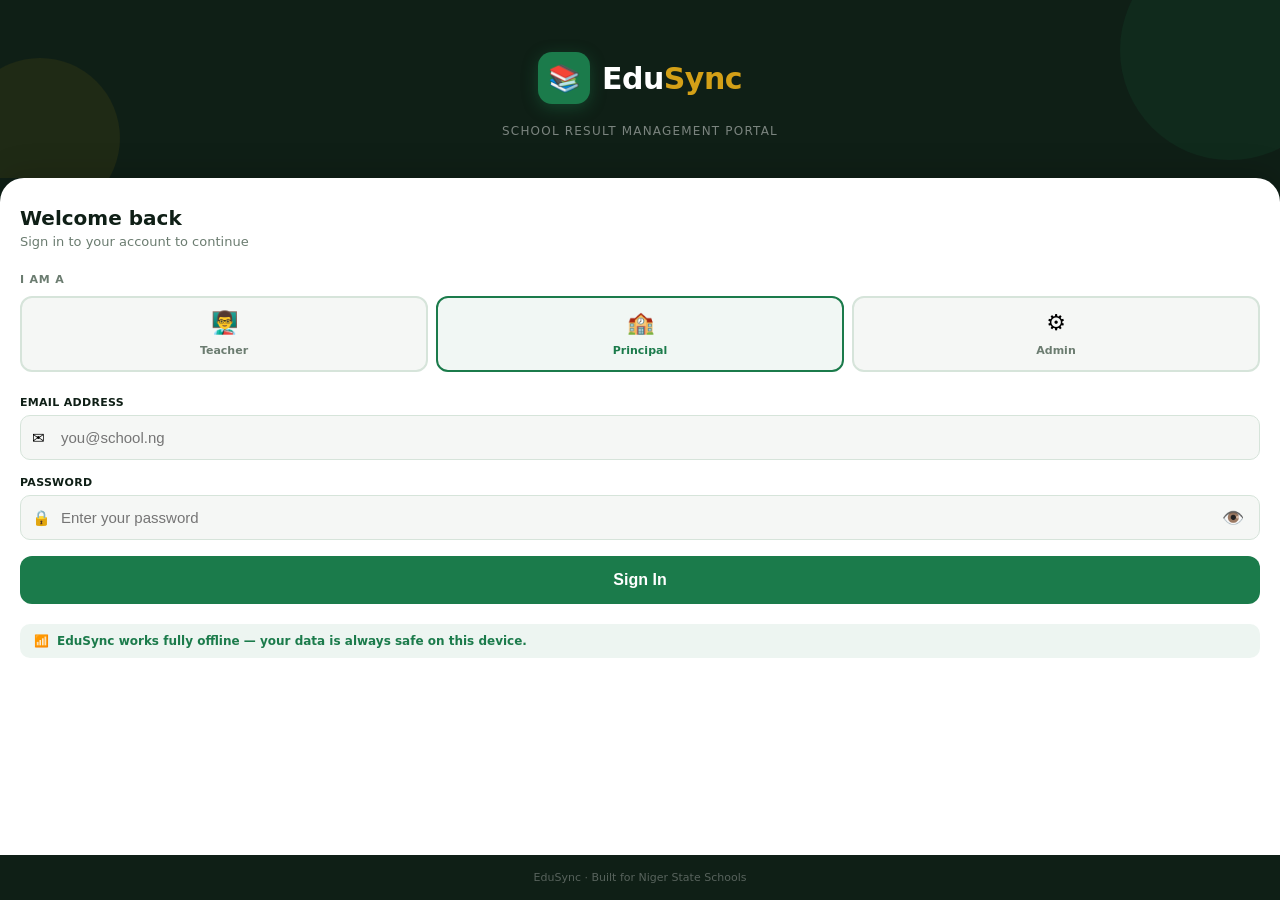
==== frontend/principal.html @ 64724098 "EduSync MVP initial commit" ====
<!DOCTYPE html>
<html lang="en">
<head>
<meta charset="UTF-8">
<meta name="viewport" content="width=device-width, initial-scale=1.0">
<title>EduSync — Principal Dashboard</title>
<link rel="stylesheet" href="assets/style.css">
<style>
  .subject-card {
    background: var(--white);
    border-radius: var(--radius);
    padding: 16px;
    margin-bottom: 10px;
    box-shadow: var(--shadow);
    display: flex;
    align-items: center;
    justify-content: space-between;
  }

  .tab-bar {
    display: flex;
    background: var(--white);
    border-bottom: 1px solid var(--border);
    padding: 0 16px;
    overflow-x: auto;
    position: sticky;
    top: 56px;
    z-index: 90;
  }

  .tab-btn {
    padding: 14px 18px;
    font-size: 13px;
    font-weight: 700;
    color: var(--muted);
    border: none;
    background: none;
    cursor: pointer;
    border-bottom: 3px solid transparent;
    white-space: nowrap;
    transition: all 0.2s;
    -webkit-tap-highlight-color: transparent;
  }

  .tab-btn.active {
    color: var(--green);
    border-bottom-color: var(--green);
  }

  .tab-panel { display: none; }
  .tab-panel.active { display: block; }
</style>
</head>
<body>

<div class="offline-ribbon" id="offlineRibbon">📵 You are offline</div>

<nav class="top-nav">
  <div class="nav-logo">Edu<span>Sync</span></div>
  <div class="nav-right">
    <div class="sync-dot" id="syncDot"></div>
    <div class="nav-user" id="navUser">Principal</div>
    <button class="nav-logout" onclick="logout()">⎋</button>
  </div>
</nav>

<!-- TAB BAR -->
<div class="tab-bar">
  <button class="tab-btn active" onclick="switchTab('overview')">Overview</button>
  <button class="tab-btn" onclick="switchTab('approvals')">Approvals</button>
  <button class="tab-btn" onclick="switchTab('results')">Results</button>
  <button class="tab-btn" onclick="switchTab('students')">Students</button>
</div>

<!-- OVERVIEW TAB -->
<div id="tab-overview" class="tab-panel active">
  <div class="page-header">
    <h1 id="schoolName">Dashboard</h1>
    <p id="sessionInfo">Loading session…</p>
  </div>
  <div class="page-content">
    <div class="stat-row" style="margin:0 0 16px;">
      <div class="stat-chip"><div class="val" id="statTeachers">—</div><div class="lbl">Teachers</div></div>
      <div class="stat-chip"><div class="val" id="statStudents">—</div><div class="lbl">Students</div></div>
      <div class="stat-chip"><div class="val" id="statPending">—</div><div class="lbl">Pending</div></div>
      <div class="stat-chip"><div class="val" id="statApproved">—</div><div class="lbl">Approved</div></div>
    </div>

    <div class="card" style="margin-bottom:16px;">
      <div class="section-label">Quick Actions</div>
      <div style="display:flex; flex-direction:column; gap:10px; margin-top:4px;">
        <button class="btn btn-primary" onclick="switchTab('approvals')">📋 Review Pending Results</button>
        <button class="btn btn-secondary" onclick="switchTab('results')">📄 View All Results</button>
        <a href="result-card.html" class="btn btn-secondary" style="text-align:center;">🧾 Print Result Card</a>
      </div>
    </div>
  </div>
</div>

<!-- APPROVALS TAB -->
<div id="tab-approvals" class="tab-panel">
  <div class="page-header">
    <h1>Pending Approvals</h1>
    <p>Review and approve submitted results from teachers</p>
  </div>
  <div class="page-content">
    <div id="pendingList">
      <div class="empty-state"><div class="emoji">⏳</div><h3>Loading…</h3></div>
    </div>
  </div>
</div>

<!-- RESULTS TAB -->
<div id="tab-results" class="tab-panel">
  <div class="page-header">
    <h1>All Results</h1>
    <p>View results by class and subject</p>
  </div>
  <div class="page-content">
    <div class="field">
      <label>Filter by Class</label>
      <div class="input-wrap">
        <span class="icon">🏫</span>
        <select id="classFilter" onchange="loadResults()">
          <option value="">All Classes</option>
        </select>
      </div>
    </div>
    <div id="resultsList">
      <div class="empty-state"><div class="emoji">📊</div><h3>Select a class to view results</h3></div>
    </div>
  </div>
</div>

<!-- STUDENTS TAB -->
<div id="tab-students" class="tab-panel">
  <div class="page-header">
    <h1>Students</h1>
    <p>View and manage student records</p>
  </div>
  <div class="page-content">
    <div class="field">
      <label>Filter by Class</label>
      <div class="input-wrap">
        <span class="icon">🏫</span>
        <select id="studentClassFilter" onchange="loadStudents()">
          <option value="">All Classes</option>
        </select>
      </div>
    </div>
    <div id="studentsList">
      <div class="empty-state"><div class="emoji">👥</div><h3>Loading students…</h3></div>
    </div>
    <div style="margin-top:16px;">
      <a href="register-student.html" class="btn btn-primary">+ Register New Student</a>
    </div>
  </div>
</div>

<script src="assets/api.js"></script>
<script>
const user = Auth.user();
if (!user || (user.role !== 'school_admin' && user.role !== 'super_admin')) {
  window.location.href = 'index.html';
}

document.getElementById('navUser').textContent = user.name.split(' ')[0];

function updateOnline() {
  const online = navigator.onLine;
  document.getElementById('syncDot').classList.toggle('offline', !online);
  document.getElementById('offlineRibbon').style.display = online ? 'none' : 'block';
}
window.addEventListener('online', updateOnline);
window.addEventListener('offline', updateOnline);
updateOnline();

function switchTab(name) {
  document.querySelectorAll('.tab-panel').forEach(p => p.classList.remove('active'));
  document.querySelectorAll('.tab-btn').forEach(b => b.classList.remove('active'));
  document.getElementById(`tab-${name}`).classList.add('active');
  event.target.classList.add('active');

  if (name === 'approvals') loadPending();
  if (name === 'results') loadClasses('classFilter');
  if (name === 'students') { loadClasses('studentClassFilter'); loadStudents(); }
}

let classes = [];

async function loadDashboard() {
  const schoolRes = await API.get(`/schools/me`);
  if (schoolRes.ok) {
    document.getElementById('schoolName').textContent = schoolRes.data.name;
  }

  const sessRes = await API.get(`/schools/${user.school_id}/sessions`);
  if (sessRes.ok) {
    const active = sessRes.data.find(s => s.is_active);
    if (active) {
      const termLabel = { first: 'First Term', second: 'Second Term', third: 'Third Term' }[active.current_term];
      document.getElementById('sessionInfo').textContent = `${termLabel} · ${active.name}`;
    }
  }

  const teacherRes = await API.get('/teachers/');
  if (teacherRes.ok) document.getElementById('statTeachers').textContent = teacherRes.data.length;

  const stuRes = await API.get('/students/');
  if (stuRes.ok) document.getElementById('statStudents').textContent = stuRes.data.length;
}

async function loadPending() {
  const el = document.getElementById('pendingList');
  const subjRes = await API.get(`/schools/${user.school_id}/subjects`);
  if (!subjRes.ok) {
    el.innerHTML = `<div class="empty-state"><div class="emoji">⚠️</div><h3>Could not load subjects</h3></div>`;
    return;
  }

  const subjects = subjRes.data;
  if (!subjects.length) {
    el.innerHTML = `<div class="empty-state"><div class="emoji">✅</div><h3>Nothing to approve</h3><p>No subjects have submitted results yet.</p></div>`;
    return;
  }

  el.innerHTML = subjects.map(s => `
    <div class="subject-card">
      <div>
        <div style="font-size:15px; font-weight:700;">${s.name}</div>
        <div style="font-size:12px; color:var(--muted);">Class ${s.class_id}</div>
      </div>
      <button class="btn btn-sm btn-primary" onclick="approveSubject(${s.id}, this)">
        Approve
      </button>
    </div>
  `).join('');
}

async function approveSubject(subjectId, btn) {
  btn.disabled = true;
  btn.textContent = '…';
  const res = await API.post(`/results/approve/${subjectId}`, {});
  if (res.ok) {
    showToast('✅ Results approved!');
    btn.closest('.subject-card').style.opacity = '0.5';
    btn.textContent = 'Approved';
  } else {
    btn.disabled = false;
    btn.textContent = 'Approve';
    showToast(res.error || 'Failed to approve', 'error');
  }
}

async function loadClasses(selectId) {
  const res = await API.get(`/schools/${user.school_id}/classes`);
  if (!res.ok) return;
  classes = res.data;
  const sel = document.getElementById(selectId);
  sel.innerHTML = '<option value="">All Classes</option>' +
    classes.map(c => `<option value="${c.id}">${c.name}</option>`).join('');
}

async function loadResults() {
  const classId = document.getElementById('classFilter').value;
  const el = document.getElementById('resultsList');
  if (!classId) { el.innerHTML = `<div class="empty-state"><div class="emoji">📊</div><h3>Select a class above</h3></div>`; return; }

  el.innerHTML = `<div class="empty-state"><div class="emoji">⏳</div><h3>Loading…</h3></div>`;
  const stuRes = await API.get(`/students/?class_id=${classId}`);
  if (!stuRes.ok || !stuRes.data.length) {
    el.innerHTML = `<div class="empty-state"><div class="emoji">👥</div><h3>No students in this class</h3></div>`;
    return;
  }

  el.innerHTML = `<div style="display:flex; flex-direction:column; gap:8px;">` +
    stuRes.data.map(s => `
      <div class="card-sm" style="display:flex; align-items:center; justify-content:space-between;">
        <div>
          <div style="font-size:14px; font-weight:700;">${s.full_name}</div>
          <div style="font-size:11px; color:var(--muted); font-family:monospace;">${s.id}</div>
        </div>
        <a href="result-card.html?student=${s.id}" class="btn btn-sm btn-secondary">View Card</a>
      </div>
    `).join('') + `</div>`;
}

async function loadStudents() {
  const classId = document.getElementById('studentClassFilter').value;
  const el = document.getElementById('studentsList');
  const url = classId ? `/students/?class_id=${classId}` : '/students/';
  const res = await API.get(url);
  if (!res.ok || !res.data.length) {
    el.innerHTML = `<div class="empty-state"><div class="emoji">👥</div><h3>No students found</h3></div>`;
    return;
  }

  el.innerHTML = `<div style="display:flex; flex-direction:column; gap:8px;">` +
    res.data.map(s => `
      <div class="card-sm">
        <div style="font-size:14px; font-weight:700;">${s.full_name}</div>
        <div style="font-size:11px; color:var(--muted); font-family:monospace; margin-top:2px;">${s.id}</div>
        <div style="font-size:11px; color:var(--muted); margin-top:2px;">${s.gender === 'M' ? '👦' : '👧'} · Status: ${s.status}</div>
      </div>
    `).join('') + `</div>`;
}

function logout() { Auth.clear(); window.location.href = 'index.html'; }

loadDashboard();
</script>
</body>
</html>
---- frontend/assets/style.css ----
/* ═══════════════════════════════════════════════════════
   EduSync Portal — Design System
   Mobile-first · Offline-first · Niger State schools
═══════════════════════════════════════════════════════ */

*, *::before, *::after { margin: 0; padding: 0; box-sizing: border-box; }

:root {
  --green:     #1B7B4B;
  --green2:    #145c38;
  --green-light: rgba(27,123,75,0.08);
  --gold:      #D4A017;
  --gold-light: rgba(212,160,23,0.12);
  --dark:      #0F1F16;
  --surface:   #F5F7F5;
  --white:     #FFFFFF;
  --muted:     #6B7C70;
  --border:    #D6E4DA;
  --error:     #C0392B;
  --error-bg:  #FDF0EE;
  --warn:      #E67E22;
  --info:      #2E75B6;

  --radius-sm: 8px;
  --radius:    12px;
  --radius-lg: 16px;
  --shadow:    0 2px 12px rgba(0,0,0,0.07);
  --shadow-lg: 0 4px 24px rgba(0,0,0,0.10);
}

body {
  font-family: 'Segoe UI', system-ui, -apple-system, sans-serif;
  background: var(--surface);
  color: var(--dark);
  min-height: 100vh;
  line-height: 1.5;
  -webkit-font-smoothing: antialiased;
}

/* ── Top Nav ───────────────────────────────────────── */
.top-nav {
  background: var(--dark);
  padding: 14px 16px;
  display: flex;
  align-items: center;
  justify-content: space-between;
  position: sticky;
  top: 0;
  z-index: 100;
}

.nav-logo {
  font-size: 18px;
  font-weight: 800;
  color: var(--white);
  letter-spacing: -0.3px;
}

.nav-logo span { color: var(--gold); }

.nav-right { display: flex; align-items: center; gap: 12px; }

.sync-dot {
  width: 8px; height: 8px;
  border-radius: 50%;
  background: var(--green);
  box-shadow: 0 0 0 2px rgba(27,123,75,0.3);
}
.sync-dot.offline { background: var(--warn); box-shadow: 0 0 0 2px rgba(230,126,34,0.3); }

.nav-user {
  font-size: 12px;
  color: rgba(255,255,255,0.65);
  font-weight: 500;
}

.nav-logout {
  background: none;
  border: none;
  color: rgba(255,255,255,0.5);
  cursor: pointer;
  font-size: 18px;
  padding: 4px;
  -webkit-tap-highlight-color: transparent;
}

/* ── Page Header ───────────────────────────────────── */
.page-header {
  background: var(--green);
  padding: 20px 16px 24px;
  color: var(--white);
}

.page-header h1 {
  font-size: 20px;
  font-weight: 800;
  margin-bottom: 4px;
}

.page-header p {
  font-size: 13px;
  opacity: 0.75;
}

/* ── Cards ─────────────────────────────────────────── */
.card {
  background: var(--white);
  border-radius: var(--radius-lg);
  padding: 20px;
  box-shadow: var(--shadow);
}

.card-sm {
  background: var(--white);
  border-radius: var(--radius);
  padding: 16px;
  box-shadow: var(--shadow);
}

/* ── Section Label ─────────────────────────────────── */
.section-label {
  font-size: 11px;
  font-weight: 700;
  color: var(--muted);
  text-transform: uppercase;
  letter-spacing: 0.8px;
  margin-bottom: 10px;
}

/* ── Stat Chips ────────────────────────────────────── */
.stat-row {
  display: grid;
  grid-template-columns: 1fr 1fr;
  gap: 10px;
  margin: 0 16px;
}

.stat-chip {
  background: var(--white);
  border-radius: var(--radius);
  padding: 14px 16px;
  box-shadow: var(--shadow);
}

.stat-chip .val {
  font-size: 26px;
  font-weight: 800;
  color: var(--dark);
  line-height: 1;
}

.stat-chip .lbl {
  font-size: 11px;
  color: var(--muted);
  font-weight: 600;
  text-transform: uppercase;
  letter-spacing: 0.5px;
  margin-top: 4px;
}

/* ── Form Elements ─────────────────────────────────── */
.field { margin-bottom: 16px; }

label, .label {
  display: block;
  font-size: 12px;
  font-weight: 700;
  color: var(--dark);
  margin-bottom: 6px;
  letter-spacing: 0.2px;
  text-transform: uppercase;
}

.input-wrap { position: relative; }

.input-wrap .icon {
  position: absolute;
  left: 12px; top: 50%;
  transform: translateY(-50%);
  font-size: 15px;
  pointer-events: none;
}

input[type="text"],
input[type="password"],
input[type="email"],
input[type="number"],
select {
  width: 100%;
  padding: 12px 12px 12px 40px;
  border: 1.5px solid var(--border);
  border-radius: var(--radius-sm);
  font-size: 15px;
  color: var(--dark);
  background: var(--surface);
  outline: none;
  transition: border-color 0.2s, background 0.2s;
  -webkit-appearance: none;
  appearance: none;
}

input:focus, select:focus {
  border-color: var(--green);
  background: var(--white);
}

input.err { border-color: var(--error); }

select { padding-left: 40px; cursor: pointer; }

/* ── Score Input (no icon) ─────────────────────────── */
.score-input {
  padding: 10px 12px;
  border: 1.5px solid var(--border);
  border-radius: var(--radius-sm);
  font-size: 18px;
  font-weight: 700;
  color: var(--dark);
  background: var(--surface);
  outline: none;
  width: 100%;
  text-align: center;
  transition: border-color 0.2s;
  -webkit-appearance: none;
}

.score-input:focus { border-color: var(--green); background: var(--white); }
.score-input.over  { border-color: var(--error); background: var(--error-bg); }

/* ── Buttons ───────────────────────────────────────── */
.btn {
  display: inline-flex;
  align-items: center;
  justify-content: center;
  gap: 8px;
  padding: 13px 20px;
  border: none;
  border-radius: var(--radius);
  font-size: 15px;
  font-weight: 700;
  cursor: pointer;
  transition: transform 0.1s, opacity 0.2s;
  -webkit-tap-highlight-color: transparent;
  text-decoration: none;
}

.btn:active { transform: scale(0.97); }
.btn:disabled { opacity: 0.5; cursor: not-allowed; }

.btn-primary  { background: var(--green); color: var(--white); width: 100%; }
.btn-secondary{ background: var(--surface); color: var(--dark); border: 1.5px solid var(--border); }
.btn-gold     { background: var(--gold); color: var(--dark); width: 100%; }
.btn-danger   { background: var(--error); color: var(--white); }
.btn-sm       { padding: 8px 14px; font-size: 13px; border-radius: var(--radius-sm); }

/* ── Error / Info Banners ──────────────────────────── */
.banner {
  display: none;
  align-items: flex-start;
  gap: 10px;
  padding: 12px 14px;
  border-radius: var(--radius-sm);
  font-size: 13px;
  margin-bottom: 14px;
}

.banner.show { display: flex; }
.banner-error { background: var(--error-bg); border: 1px solid #F5C6C0; color: var(--error); }
.banner-success { background: rgba(27,123,75,0.08); border: 1px solid rgba(27,123,75,0.25); color: var(--green2); }
.banner-warn  { background: #FEF9EC; border: 1px solid #F5D78A; color: #8a6000; }

/* ── Tables ────────────────────────────────────────── */
.table-wrap { overflow-x: auto; border-radius: var(--radius); }

table {
  width: 100%;
  border-collapse: collapse;
  font-size: 13px;
}

thead th {
  background: var(--dark);
  color: var(--white);
  padding: 10px 12px;
  text-align: left;
  font-size: 11px;
  font-weight: 700;
  text-transform: uppercase;
  letter-spacing: 0.5px;
  white-space: nowrap;
}

tbody tr { border-bottom: 1px solid var(--border); }
tbody tr:last-child { border-bottom: none; }
tbody tr:nth-child(even) { background: var(--surface); }

tbody td {
  padding: 10px 12px;
  color: var(--dark);
  vertical-align: middle;
}

/* ── Grade Badge ───────────────────────────────────── */
.grade-badge {
  display: inline-flex;
  align-items: center;
  justify-content: center;
  width: 28px; height: 28px;
  border-radius: 6px;
  font-size: 12px;
  font-weight: 800;
  color: var(--white);
}

/* ── Status Pill ───────────────────────────────────── */
.pill {
  display: inline-block;
  padding: 3px 10px;
  border-radius: 20px;
  font-size: 11px;
  font-weight: 700;
  text-transform: uppercase;
  letter-spacing: 0.4px;
}

.pill-draft     { background: #EEF2F7; color: #5A6A7A; }
.pill-submitted { background: var(--gold-light); color: #8a6000; }
.pill-approved  { background: var(--green-light); color: var(--green2); }

/* ── Empty State ───────────────────────────────────── */
.empty-state {
  text-align: center;
  padding: 48px 24px;
}

.empty-state .emoji { font-size: 48px; margin-bottom: 12px; }
.empty-state h3 { font-size: 17px; font-weight: 700; margin-bottom: 6px; color: var(--dark); }
.empty-state p  { font-size: 13px; color: var(--muted); line-height: 1.6; }

/* ── Spinner ───────────────────────────────────────── */
.spinner {
  display: inline-block;
  width: 18px; height: 18px;
  border: 2px solid rgba(255,255,255,0.4);
  border-top-color: white;
  border-radius: 50%;
  animation: spin 0.7s linear infinite;
}
@keyframes spin { to { transform: rotate(360deg); } }

/* ── Offline Ribbon ────────────────────────────────── */
.offline-ribbon {
  display: none;
  background: var(--warn);
  color: var(--white);
  text-align: center;
  font-size: 12px;
  font-weight: 600;
  padding: 6px;
}

/* ── Bottom Spacing for mobile ─────────────────────── */
.page-content {
  padding: 16px;
  padding-bottom: 32px;
}

/* ── Divider ───────────────────────────────────────── */
.divider { height: 1px; background: var(--border); margin: 16px 0; }

/* ── Responsive ────────────────────────────────────── */
@media (min-width: 600px) {
  .page-content { max-width: 640px; margin: 0 auto; padding: 24px 24px 48px; }
  .stat-row { grid-template-columns: repeat(4, 1fr); }
}
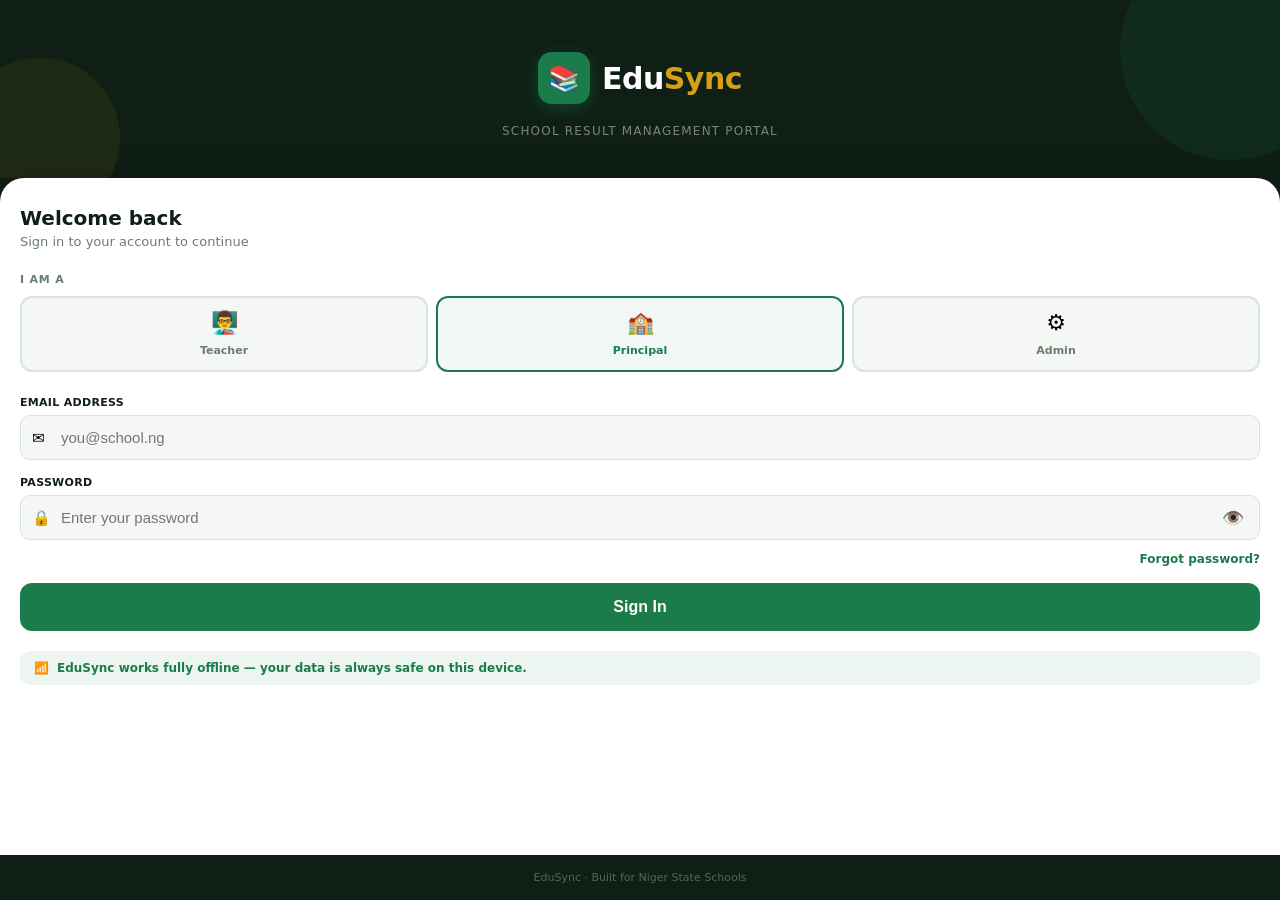
==== commit 163ce84c: "fix: teacher form, password visibility, forgot password" ====
--- a/frontend/principal.html
+++ b/frontend/principal.html
@@ -6,49 +6,15 @@
 <title>EduSync — Principal Dashboard</title>
 <link rel="stylesheet" href="assets/style.css">
 <style>
-  .subject-card {
-    background: var(--white);
-    border-radius: var(--radius);
-    padding: 16px;
-    margin-bottom: 10px;
-    box-shadow: var(--shadow);
-    display: flex;
-    align-items: center;
-    justify-content: space-between;
-  }
-
-  .tab-bar {
-    display: flex;
-    background: var(--white);
-    border-bottom: 1px solid var(--border);
-    padding: 0 16px;
-    overflow-x: auto;
-    position: sticky;
-    top: 56px;
-    z-index: 90;
-  }
-
-  .tab-btn {
-    padding: 14px 18px;
-    font-size: 13px;
-    font-weight: 700;
-    color: var(--muted);
-    border: none;
-    background: none;
-    cursor: pointer;
-    border-bottom: 3px solid transparent;
-    white-space: nowrap;
-    transition: all 0.2s;
-    -webkit-tap-highlight-color: transparent;
-  }
-
-  .tab-btn.active {
-    color: var(--green);
-    border-bottom-color: var(--green);
-  }
-
-  .tab-panel { display: none; }
-  .tab-panel.active { display: block; }
+  .subject-card { background:var(--white); border-radius:var(--radius); padding:16px; margin-bottom:10px; box-shadow:var(--shadow); }
+  .tab-bar { display:flex; background:var(--white); border-bottom:1px solid var(--border); padding:0 16px; overflow-x:auto; position:sticky; top:56px; z-index:90; }
+  .tab-btn { padding:14px 18px; font-size:13px; font-weight:700; color:var(--muted); border:none; background:none; cursor:pointer; border-bottom:3px solid transparent; white-space:nowrap; transition:all 0.2s; -webkit-tap-highlight-color:transparent; }
+  .tab-btn.active { color:var(--green); border-bottom-color:var(--green); }
+  .tab-panel { display:none; }
+  .tab-panel.active { display:block; }
+  .notify-dot { display:inline-block; width:8px; height:8px; background:var(--error); border-radius:50%; margin-left:4px; vertical-align:middle; }
+  .teacher-form { background:var(--surface); border-radius:var(--radius); padding:16px; margin-bottom:16px; border:1px solid var(--border); display:none; }
+  .teacher-form.show { display:block; }
 </style>
 </head>
 <body>
@@ -64,15 +30,15 @@
   </div>
 </nav>
 
-<!-- TAB BAR -->
 <div class="tab-bar">
-  <button class="tab-btn active" onclick="switchTab('overview')">Overview</button>
-  <button class="tab-btn" onclick="switchTab('approvals')">Approvals</button>
-  <button class="tab-btn" onclick="switchTab('results')">Results</button>
-  <button class="tab-btn" onclick="switchTab('students')">Students</button>
-</div>
-
-<!-- OVERVIEW TAB -->
+  <button class="tab-btn active" id="tab-btn-overview"   onclick="switchTab('overview', this)">Overview</button>
+  <button class="tab-btn"        id="tab-btn-approvals"  onclick="switchTab('approvals', this)">Approvals <span class="notify-dot" id="pendingDot" style="display:none;"></span></button>
+  <button class="tab-btn"        id="tab-btn-results"    onclick="switchTab('results', this)">Results</button>
+  <button class="tab-btn"        id="tab-btn-students"   onclick="switchTab('students', this)">Students</button>
+  <button class="tab-btn"        id="tab-btn-teachers"   onclick="switchTab('teachers', this)">Teachers</button>
+</div>
+
+<!-- OVERVIEW -->
 <div id="tab-overview" class="tab-panel active">
   <div class="page-header">
     <h1 id="schoolName">Dashboard</h1>
@@ -82,39 +48,37 @@
     <div class="stat-row" style="margin:0 0 16px;">
       <div class="stat-chip"><div class="val" id="statTeachers">—</div><div class="lbl">Teachers</div></div>
       <div class="stat-chip"><div class="val" id="statStudents">—</div><div class="lbl">Students</div></div>
-      <div class="stat-chip"><div class="val" id="statPending">—</div><div class="lbl">Pending</div></div>
-      <div class="stat-chip"><div class="val" id="statApproved">—</div><div class="lbl">Approved</div></div>
-    </div>
-
+      <div class="stat-chip"><div class="val" id="statPending" style="color:var(--warn);">—</div><div class="lbl">Pending</div></div>
+      <div class="stat-chip"><div class="val" id="statApproved" style="color:var(--green);">—</div><div class="lbl">Approved</div></div>
+    </div>
     <div class="card" style="margin-bottom:16px;">
       <div class="section-label">Quick Actions</div>
       <div style="display:flex; flex-direction:column; gap:10px; margin-top:4px;">
-        <button class="btn btn-primary" onclick="switchTab('approvals')">📋 Review Pending Results</button>
-        <button class="btn btn-secondary" onclick="switchTab('results')">📄 View All Results</button>
+        <button class="btn btn-primary" onclick="switchTab('approvals', document.getElementById('tab-btn-approvals'))">📋 Review Pending Results</button>
+        <button class="btn btn-secondary" onclick="switchTab('results', document.getElementById('tab-btn-results'))">📄 View All Results</button>
         <a href="result-card.html" class="btn btn-secondary" style="text-align:center;">🧾 Print Result Card</a>
-      </div>
-    </div>
-  </div>
-</div>
-
-<!-- APPROVALS TAB -->
+        <a href="register-student.html" class="btn btn-secondary" style="text-align:center;">➕ Register Student</a>
+      </div>
+    </div>
+  </div>
+</div>
+
+<!-- APPROVALS -->
 <div id="tab-approvals" class="tab-panel">
   <div class="page-header">
     <h1>Pending Approvals</h1>
-    <p>Review and approve submitted results from teachers</p>
+    <p>Review and approve or reject submitted results</p>
   </div>
   <div class="page-content">
-    <div id="pendingList">
-      <div class="empty-state"><div class="emoji">⏳</div><h3>Loading…</h3></div>
-    </div>
-  </div>
-</div>
-
-<!-- RESULTS TAB -->
+    <div id="pendingList"><div class="empty-state"><div class="emoji">⏳</div><h3>Loading…</h3></div></div>
+  </div>
+</div>
+
+<!-- RESULTS -->
 <div id="tab-results" class="tab-panel">
   <div class="page-header">
     <h1>All Results</h1>
-    <p>View results by class and subject</p>
+    <p>View results by class</p>
   </div>
   <div class="page-content">
     <div class="field">
@@ -126,19 +90,20 @@
         </select>
       </div>
     </div>
-    <div id="resultsList">
-      <div class="empty-state"><div class="emoji">📊</div><h3>Select a class to view results</h3></div>
-    </div>
-  </div>
-</div>
-
-<!-- STUDENTS TAB -->
+    <div id="resultsList"><div class="empty-state"><div class="emoji">📊</div><h3>Select a class above</h3></div></div>
+  </div>
+</div>
+
+<!-- STUDENTS -->
 <div id="tab-students" class="tab-panel">
   <div class="page-header">
     <h1>Students</h1>
     <p>View and manage student records</p>
   </div>
   <div class="page-content">
+    <div style="margin-bottom:12px;">
+      <a href="register-student.html" class="btn btn-primary">➕ Register New Student</a>
+    </div>
     <div class="field">
       <label>Filter by Class</label>
       <div class="input-wrap">
@@ -148,22 +113,77 @@
         </select>
       </div>
     </div>
-    <div id="studentsList">
-      <div class="empty-state"><div class="emoji">👥</div><h3>Loading students…</h3></div>
-    </div>
-    <div style="margin-top:16px;">
-      <a href="register-student.html" class="btn btn-primary">+ Register New Student</a>
-    </div>
+    <div id="studentsList"><div class="empty-state"><div class="emoji">👥</div><h3>Loading students…</h3></div></div>
+  </div>
+</div>
+
+<!-- TEACHERS -->
+<div id="tab-teachers" class="tab-panel">
+  <div class="page-header">
+    <h1>Teachers</h1>
+    <p>Manage teacher accounts</p>
+  </div>
+  <div class="page-content">
+
+    <button class="btn btn-primary" style="margin-bottom:12px;" onclick="toggleTeacherForm()">➕ Add New Teacher</button>
+
+    <!-- Add Teacher Form -->
+    <div class="teacher-form" id="teacherForm">
+      <div class="section-label" style="margin-bottom:12px;">New Teacher Account</div>
+      <div class="banner banner-error" id="tErrBanner"><span>⚠️</span><span id="tErrText"></span></div>
+      <div class="banner banner-success" id="tOkBanner" style="display:none;"><span>✅</span><span id="tOkText"></span></div>
+      <div class="field">
+        <label>Full Name</label>
+        <div class="input-wrap"><span class="icon">👤</span><input type="text" id="tName" placeholder="e.g. Mrs. Fatima Bello" style="padding-left:40px;"></div>
+      </div>
+      <div class="field">
+        <label>Email</label>
+        <div class="input-wrap"><span class="icon">✉️</span><input type="email" id="tEmail" placeholder="teacher@school.ng" style="padding-left:40px;"></div>
+      </div>
+      <div class="field">
+        <label>Phone</label>
+        <div class="input-wrap"><span class="icon">📱</span><input type="text" id="tPhone" placeholder="08012345678" style="padding-left:40px;"></div>
+      </div>
+      <div class="field">
+        <label>Staff ID <span style="font-weight:400;color:var(--muted);text-transform:none;">(optional)</span></label>
+        <div class="input-wrap"><span class="icon">🪪</span><input type="text" id="tStaffId" placeholder="e.g. TCH002" style="padding-left:40px;"></div>
+      </div>
+      <div class="field">
+        <label>Assign Subject <span style="font-weight:400;color:var(--muted);text-transform:none;">(optional — can assign later)</span></label>
+        <div class="input-wrap">
+          <span class="icon">📚</span>
+          <select id="tSubject" style="padding-left:40px;">
+            <option value="">No subject assigned yet</option>
+          </select>
+        </div>
+      </div>
+      <div class="field">
+        <label>Password</label>
+        <div class="input-wrap" style="position:relative;">
+          <span class="icon">🔒</span>
+          <input type="password" id="tPassword" placeholder="Minimum 6 characters" style="padding-left:40px; padding-right:44px;">
+          <button type="button" onclick="toggleTPass()"
+            style="position:absolute;right:12px;top:50%;transform:translateY(-50%);background:none;border:none;cursor:pointer;font-size:18px;color:var(--muted);padding:4px;">
+            👁️
+          </button>
+        </div>
+        <div style="font-size:11px; color:var(--muted); margin-top:4px;">💡 Share this password with the teacher so they can log in</div>
+      </div>
+      <div style="display:flex; gap:10px;">
+        <button class="btn btn-primary" style="flex:2;" onclick="createTeacher()">Create Account</button>
+        <button class="btn btn-secondary" style="flex:1;" onclick="toggleTeacherForm()">Cancel</button>
+      </div>
+    </div>
+
+    <div class="section-label" style="margin-bottom:10px;">All Teachers</div>
+    <div id="teachersList"><div class="empty-state"><div class="emoji">⏳</div><h3>Loading…</h3></div></div>
   </div>
 </div>
 
 <script src="assets/api.js"></script>
 <script>
 const user = Auth.user();
-if (!user || (user.role !== 'school_admin' && user.role !== 'super_admin')) {
-  window.location.href = 'index.html';
-}
-
+if (!user || (user.role !== 'school_admin' && user.role !== 'super_admin')) { window.location.href = 'index.html'; }
 document.getElementById('navUser').textContent = user.name.split(' ')[0];
 
 function updateOnline() {
@@ -175,24 +195,20 @@
 window.addEventListener('offline', updateOnline);
 updateOnline();
 
-function switchTab(name) {
+function switchTab(name, btn) {
   document.querySelectorAll('.tab-panel').forEach(p => p.classList.remove('active'));
   document.querySelectorAll('.tab-btn').forEach(b => b.classList.remove('active'));
   document.getElementById(`tab-${name}`).classList.add('active');
-  event.target.classList.add('active');
-
+  if (btn) btn.classList.add('active');
   if (name === 'approvals') loadPending();
-  if (name === 'results') loadClasses('classFilter');
-  if (name === 'students') { loadClasses('studentClassFilter'); loadStudents(); }
-}
-
-let classes = [];
+  if (name === 'results')   loadClasses('classFilter');
+  if (name === 'students')  { loadClasses('studentClassFilter'); loadStudents(); }
+  if (name === 'teachers')  loadTeachers();
+}
 
 async function loadDashboard() {
-  const schoolRes = await API.get(`/schools/me`);
-  if (schoolRes.ok) {
-    document.getElementById('schoolName').textContent = schoolRes.data.name;
-  }
+  const schoolRes = await API.get('/schools/me');
+  if (schoolRes.ok) document.getElementById('schoolName').textContent = schoolRes.data.name;
 
   const sessRes = await API.get(`/schools/${user.school_id}/sessions`);
   if (sessRes.ok) {
@@ -208,57 +224,87 @@
 
   const stuRes = await API.get('/students/');
   if (stuRes.ok) document.getElementById('statStudents').textContent = stuRes.data.length;
+
+  // Stats
+  const statsRes = await API.get(`/results/stats/${user.school_id}`);
+  if (statsRes.ok) {
+    const pending  = statsRes.data.submitted;
+    const approved = statsRes.data.approved;
+    document.getElementById('statPending').textContent  = pending;
+    document.getElementById('statApproved').textContent = approved;
+    // Show notification dot on approvals tab if pending > 0
+    document.getElementById('pendingDot').style.display = pending > 0 ? 'inline-block' : 'none';
+  }
 }
 
 async function loadPending() {
   const el = document.getElementById('pendingList');
+  el.innerHTML = `<div class="empty-state"><div class="emoji">⏳</div><h3>Loading…</h3></div>`;
+
   const subjRes = await API.get(`/schools/${user.school_id}/subjects`);
-  if (!subjRes.ok) {
-    el.innerHTML = `<div class="empty-state"><div class="emoji">⚠️</div><h3>Could not load subjects</h3></div>`;
-    return;
-  }
-
+  if (!subjRes.ok) { el.innerHTML = `<div class="empty-state"><div class="emoji">⚠️</div><h3>Could not load subjects</h3></div>`; return; }
+
+  // Check each subject for submitted results
   const subjects = subjRes.data;
-  if (!subjects.length) {
-    el.innerHTML = `<div class="empty-state"><div class="emoji">✅</div><h3>Nothing to approve</h3><p>No subjects have submitted results yet.</p></div>`;
+  let pendingSubjects = [];
+
+  const statsRes = await API.get(`/results/stats/${user.school_id}`);
+  const hasPending = statsRes.ok && statsRes.data.submitted > 0;
+
+  if (!hasPending) {
+    el.innerHTML = `<div class="empty-state"><div class="emoji">✅</div><h3>Nothing to approve</h3><p>No results have been submitted yet.</p></div>`;
     return;
   }
 
   el.innerHTML = subjects.map(s => `
     <div class="subject-card">
-      <div>
+      <div style="margin-bottom:10px;">
         <div style="font-size:15px; font-weight:700;">${s.name}</div>
         <div style="font-size:12px; color:var(--muted);">Class ${s.class_id}</div>
       </div>
-      <button class="btn btn-sm btn-primary" onclick="approveSubject(${s.id}, this)">
-        Approve
-      </button>
+      <div style="display:flex; gap:8px;">
+        <button class="btn btn-sm btn-primary" style="flex:1;" onclick="approveSubject(${s.id}, this)">✅ Approve</button>
+        <button class="btn btn-sm btn-danger"  style="flex:1;" onclick="rejectSubject(${s.id}, this)">❌ Reject</button>
+      </div>
     </div>
   `).join('');
 }
 
 async function approveSubject(subjectId, btn) {
-  btn.disabled = true;
-  btn.textContent = '…';
+  btn.disabled = true; btn.textContent = '…';
   const res = await API.post(`/results/approve/${subjectId}`, {});
   if (res.ok) {
     showToast('✅ Results approved!');
     btn.closest('.subject-card').style.opacity = '0.5';
     btn.textContent = 'Approved';
+    loadDashboard();
   } else {
-    btn.disabled = false;
-    btn.textContent = 'Approve';
-    showToast(res.error || 'Failed to approve', 'error');
+    showToast(res.error || 'Failed', 'error');
+    btn.disabled = false; btn.textContent = '✅ Approve';
+  }
+}
+
+async function rejectSubject(subjectId, btn) {
+  if (!confirm('Reject these results? The teacher will need to correct and resubmit.')) return;
+  btn.disabled = true; btn.textContent = '…';
+  const res = await API.post(`/results/reject/${subjectId}`, {});
+  if (res.ok) {
+    showToast('Results rejected — teacher notified.');
+    btn.closest('.subject-card').style.background = '#FDF0EE';
+    btn.textContent = 'Rejected';
+    loadDashboard();
+  } else {
+    showToast(res.error || 'Failed', 'error');
+    btn.disabled = false; btn.textContent = '❌ Reject';
   }
 }
 
 async function loadClasses(selectId) {
   const res = await API.get(`/schools/${user.school_id}/classes`);
   if (!res.ok) return;
-  classes = res.data;
   const sel = document.getElementById(selectId);
   sel.innerHTML = '<option value="">All Classes</option>' +
-    classes.map(c => `<option value="${c.id}">${c.name}</option>`).join('');
+    res.data.map(c => `<option value="${c.id}">${c.name}</option>`).join('');
 }
 
 async function loadResults() {
@@ -273,16 +319,25 @@
     return;
   }
 
+  // Load class positions
+  const posRes = await API.get(`/results/class-positions/${classId}`);
+  const positions = posRes.ok ? posRes.data : [];
+  const posMap = {};
+  positions.forEach(p => { posMap[p.student_id] = p; });
+
   el.innerHTML = `<div style="display:flex; flex-direction:column; gap:8px;">` +
-    stuRes.data.map(s => `
+    stuRes.data.map(s => {
+      const pos = posMap[s.id];
+      return `
       <div class="card-sm" style="display:flex; align-items:center; justify-content:space-between;">
         <div>
           <div style="font-size:14px; font-weight:700;">${s.full_name}</div>
           <div style="font-size:11px; color:var(--muted); font-family:monospace;">${s.id}</div>
+          ${pos ? `<div style="font-size:12px; color:var(--green); font-weight:700; margin-top:2px;">Avg: ${pos.average}% · Position: ${pos.position}${ordinal(pos.position)}</div>` : ''}
         </div>
         <a href="result-card.html?student=${s.id}" class="btn btn-sm btn-secondary">View Card</a>
-      </div>
-    `).join('') + `</div>`;
+      </div>`;
+    }).join('') + `</div>`;
 }
 
 async function loadStudents() {
@@ -294,15 +349,96 @@
     el.innerHTML = `<div class="empty-state"><div class="emoji">👥</div><h3>No students found</h3></div>`;
     return;
   }
-
   el.innerHTML = `<div style="display:flex; flex-direction:column; gap:8px;">` +
     res.data.map(s => `
       <div class="card-sm">
         <div style="font-size:14px; font-weight:700;">${s.full_name}</div>
         <div style="font-size:11px; color:var(--muted); font-family:monospace; margin-top:2px;">${s.id}</div>
-        <div style="font-size:11px; color:var(--muted); margin-top:2px;">${s.gender === 'M' ? '👦' : '👧'} · Status: ${s.status}</div>
+        <div style="font-size:11px; color:var(--muted); margin-top:2px;">${s.gender === 'M' ? '👦' : '👧'} · ${s.status}</div>
       </div>
     `).join('') + `</div>`;
+}
+
+function toggleTeacherForm() {
+  const form = document.getElementById('teacherForm');
+  form.classList.toggle('show');
+  if (form.classList.contains('show')) loadSubjectsForForm();
+}
+
+function toggleTPass() {
+  const inp = document.getElementById('tPassword');
+  inp.type = inp.type === 'password' ? 'text' : 'password';
+}
+
+async function loadSubjectsForForm() {
+  const res = await API.get(`/schools/${user.school_id}/subjects`);
+  if (!res.ok) return;
+  const sel = document.getElementById('tSubject');
+  sel.innerHTML = '<option value="">No subject assigned yet</option>' +
+    res.data.map(s => `<option value="${s.id}">${s.name} (Class ${s.class_id})</option>`).join('');
+}
+
+async function createTeacher() {
+  const errBanner = document.getElementById('tErrBanner');
+  const okBanner  = document.getElementById('tOkBanner');
+  errBanner.classList.remove('show');
+  okBanner.style.display = 'none';
+
+  const name     = document.getElementById('tName').value.trim();
+  const email    = document.getElementById('tEmail').value.trim();
+  const phone    = document.getElementById('tPhone').value.trim();
+  const staffId  = document.getElementById('tStaffId').value.trim();
+  const password = document.getElementById('tPassword').value;
+  const subjectId = document.getElementById('tSubject').value;
+
+  if (!name)  { document.getElementById('tErrText').textContent = 'Enter teacher full name.'; errBanner.classList.add('show'); return; }
+  if (!email) { document.getElementById('tErrText').textContent = 'Enter teacher email.'; errBanner.classList.add('show'); return; }
+  if (!password || password.length < 6) { document.getElementById('tErrText').textContent = 'Password must be at least 6 characters.'; errBanner.classList.add('show'); return; }
+
+  const res = await API.post('/teachers/', { full_name: name, email, phone, staff_id: staffId || null, password });
+
+  if (res.ok) {
+    // If a subject was selected, assign this teacher to it
+    if (subjectId && res.data.teacher_id) {
+      await API.patch(`/schools/${user.school_id}/subjects/${subjectId}/assign?teacher_id=${res.data.teacher_id}`, {});
+    }
+
+    document.getElementById('tOkText').textContent = `✅ ${name} account created. Password: ${password}`;
+    okBanner.style.display = 'flex';
+    ['tName','tEmail','tPhone','tStaffId','tPassword'].forEach(id => document.getElementById(id).value = '');
+    document.getElementById('tSubject').value = '';
+    showToast(`Teacher account created for ${name}`);
+    loadTeachers();
+  } else {
+    document.getElementById('tErrText').textContent = res.error || 'Failed to create teacher account.';
+    errBanner.classList.add('show');
+  }
+}
+
+async function loadTeachers() {
+  const el = document.getElementById('teachersList');
+  const res = await API.get('/teachers/');
+  if (!res.ok || !res.data.length) {
+    el.innerHTML = `<div class="empty-state"><div class="emoji">👨‍🏫</div><h3>No teachers yet</h3><p>Add a teacher using the form above.</p></div>`;
+    return;
+  }
+  el.innerHTML = `<div style="display:flex; flex-direction:column; gap:8px;">` +
+    res.data.map(t => `
+      <div class="card-sm" style="display:flex; align-items:center; justify-content:space-between;">
+        <div>
+          <div style="font-size:14px; font-weight:700;">${t.full_name}</div>
+          <div style="font-size:12px; color:var(--muted);">${t.email}</div>
+          ${t.staff_id ? `<div style="font-size:11px; color:var(--muted);">Staff ID: ${t.staff_id}</div>` : ''}
+        </div>
+        <span class="pill ${t.is_active ? 'pill-approved' : 'pill-draft'}">${t.is_active ? 'Active' : 'Inactive'}</span>
+      </div>
+    `).join('') + `</div>`;
+}
+
+function ordinal(n) {
+  const s = ['th','st','nd','rd'];
+  const v = n % 100;
+  return s[(v-20)%10] || s[v] || s[0];
 }
 
 function logout() { Auth.clear(); window.location.href = 'index.html'; }
